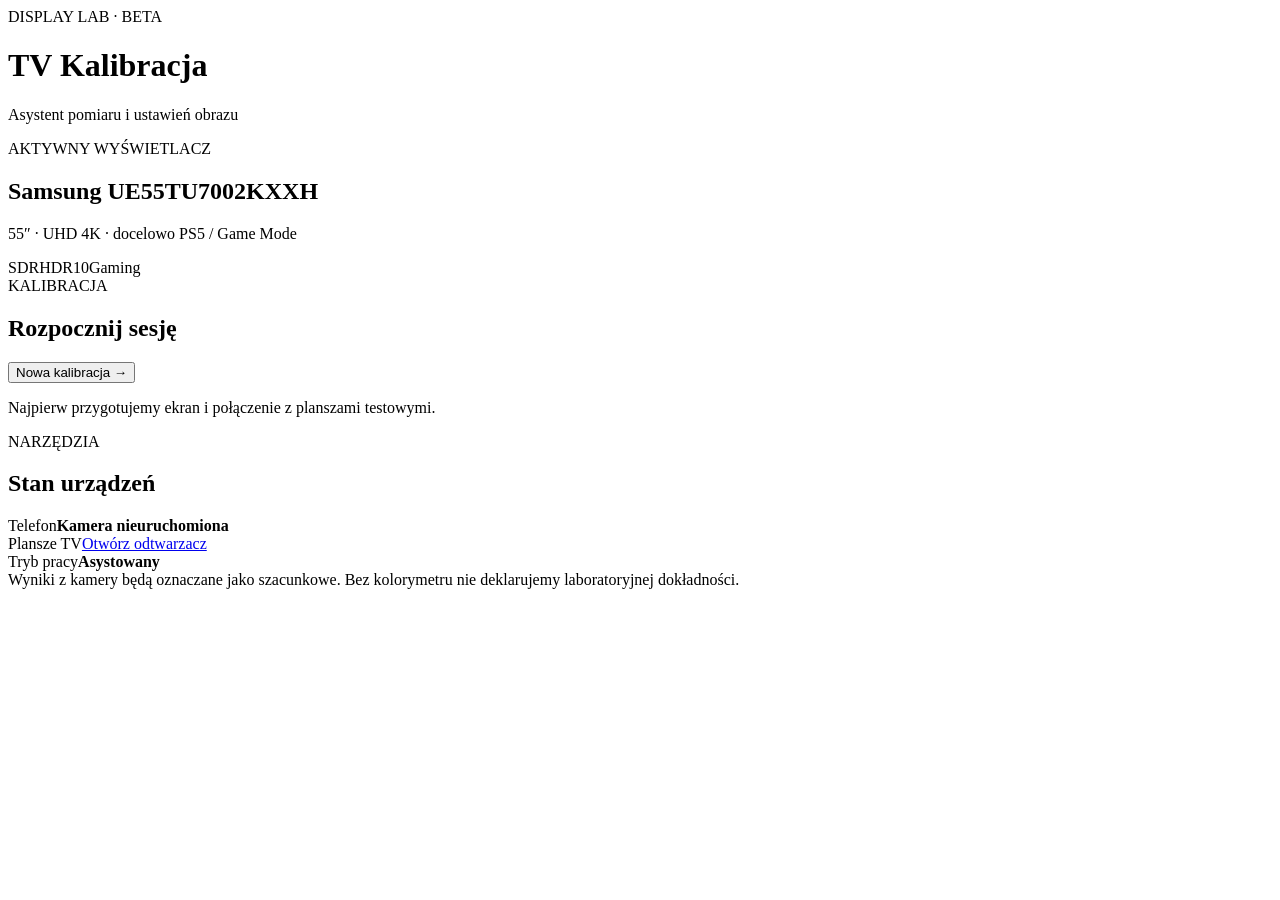
==== index.html @ 055f9c52 "Add TV calibration controller shell" ====
<!doctype html>
<html lang="pl">
<head>
  <meta charset="utf-8">
  <meta name="viewport" content="width=device-width,initial-scale=1,viewport-fit=cover">
  <meta name="theme-color" content="#090a0c">
  <meta name="apple-mobile-web-app-capable" content="yes">
  <meta name="apple-mobile-web-app-status-bar-style" content="black-translucent">
  <meta name="apple-mobile-web-app-title" content="TV Kalibracja">
  <meta name="description" content="Asystent kalibracji telewizora">
  <link rel="manifest" href="./manifest.json">
  <link rel="stylesheet" href="./styles.css">
  <title>TV Kalibracja</title>
</head>
<body>
  <main class="app-shell">
    <header class="topbar">
      <div class="eyebrow">DISPLAY LAB · BETA</div>
      <div class="topline"><h1>TV Kalibracja</h1><span class="status-dot" aria-label="Gotowy"></span></div>
      <p class="muted">Asystent pomiaru i ustawień obrazu</p>
    </header>

    <section class="device-card">
      <div class="eyebrow">AKTYWNY WYŚWIETLACZ</div>
      <h2>Samsung UE55TU7002KXXH</h2>
      <p class="muted">55″ · UHD 4K · docelowo PS5 / Game Mode</p>
      <div class="tag-row"><span>SDR</span><span>HDR10</span><span>Gaming</span></div>
    </section>

    <section class="section">
      <div class="section-heading"><div><div class="eyebrow">KALIBRACJA</div><h2>Rozpocznij sesję</h2></div></div>
      <button class="primary" id="start-session">Nowa kalibracja <span aria-hidden="true">→</span></button>
      <p class="hint" id="session-status">Najpierw przygotujemy ekran i połączenie z planszami testowymi.</p>
    </section>

    <section class="section">
      <div class="section-heading"><div><div class="eyebrow">NARZĘDZIA</div><h2>Stan urządzeń</h2></div></div>
      <div class="info-row"><span>Telefon</span><strong id="camera-status">Kamera nieuruchomiona</strong></div>
      <div class="info-row"><span>Plansze TV</span><a href="./pattern.html" target="_blank" rel="noopener">Otwórz odtwarzacz</a></div>
      <div class="info-row"><span>Tryb pracy</span><strong>Asystowany</strong></div>
    </section>

    <footer class="footer">Wyniki z kamery będą oznaczane jako szacunkowe. Bez kolorymetru nie deklarujemy laboratoryjnej dokładności.</footer>
  </main>
  <script src="./app.js" defer></script>
</body>
</html>
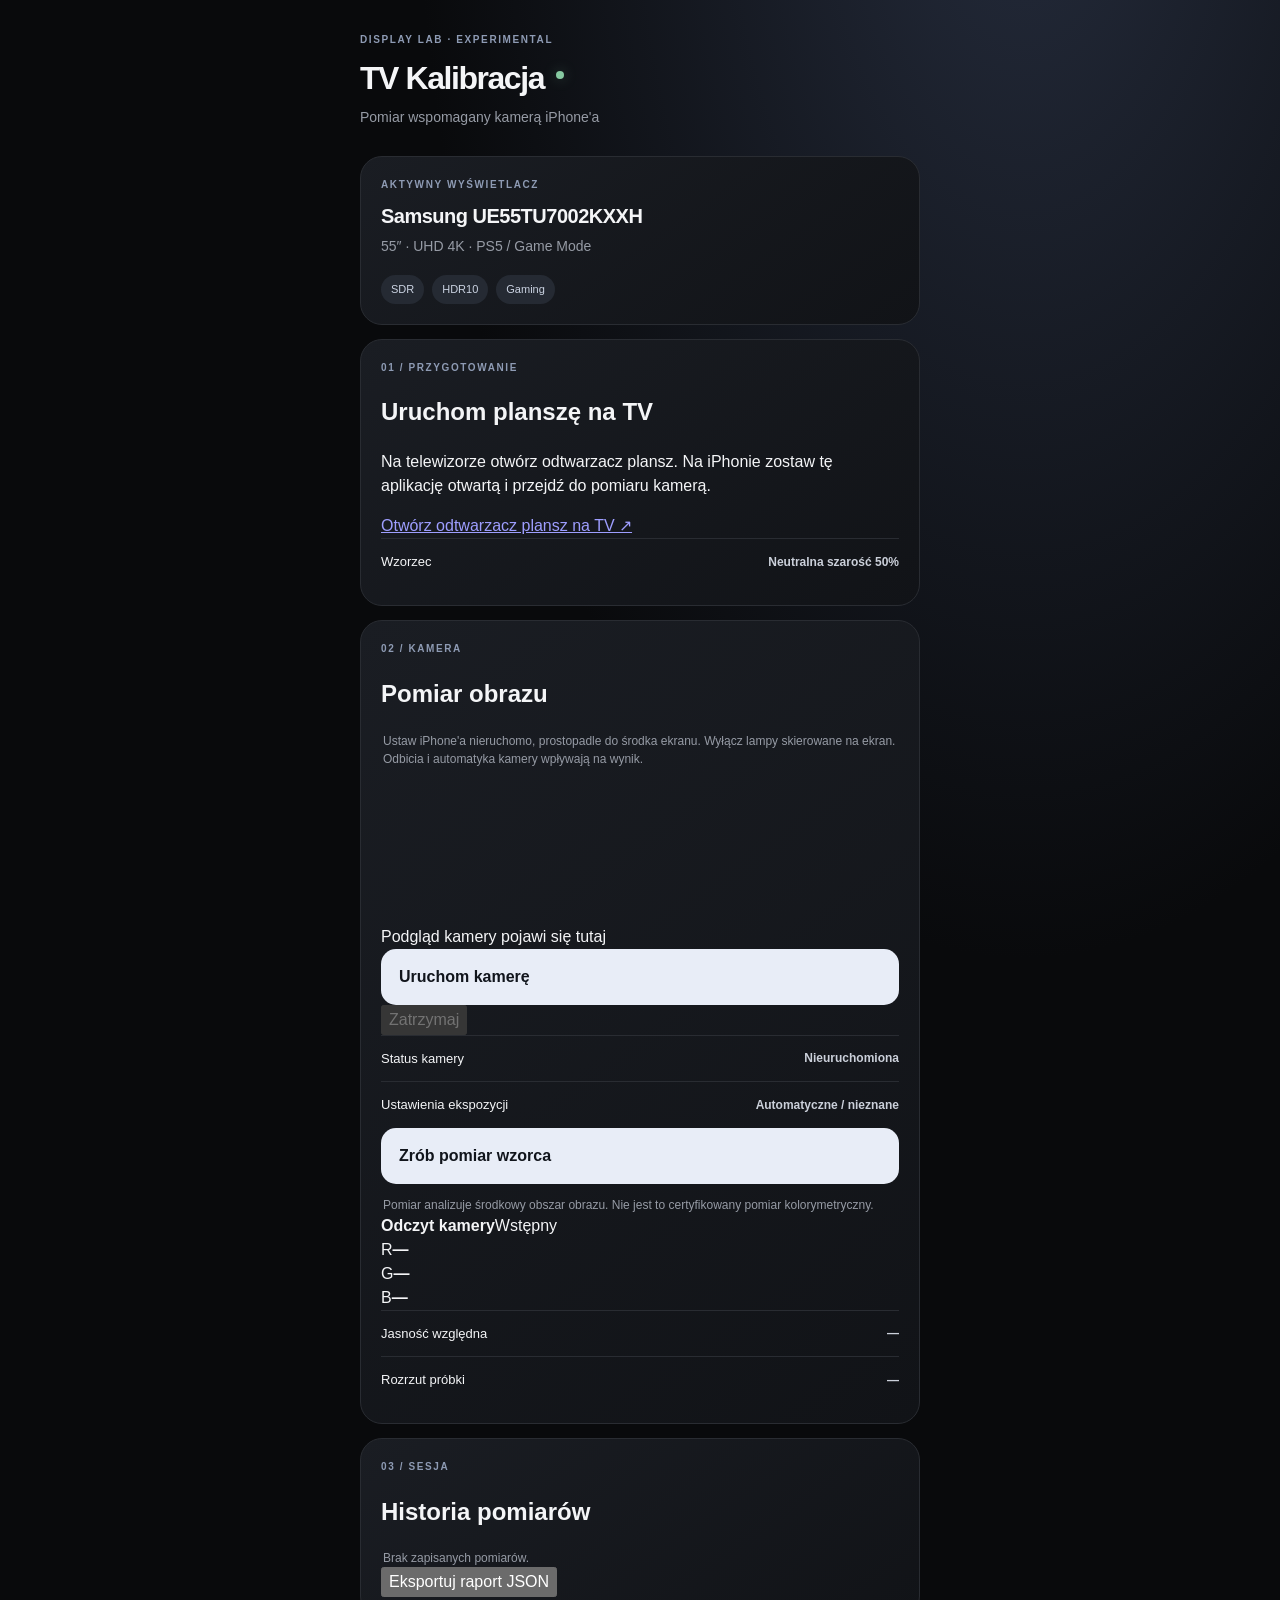
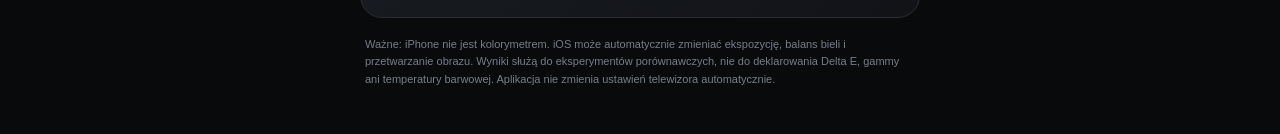
==== commit b893f787: "Build guided camera measurement controller" ====
--- a/index.html
+++ b/index.html
@@ -1,47 +1,22 @@
 <!doctype html>
 <html lang="pl">
 <head>
-  <meta charset="utf-8">
-  <meta name="viewport" content="width=device-width,initial-scale=1,viewport-fit=cover">
-  <meta name="theme-color" content="#090a0c">
-  <meta name="apple-mobile-web-app-capable" content="yes">
-  <meta name="apple-mobile-web-app-status-bar-style" content="black-translucent">
-  <meta name="apple-mobile-web-app-title" content="TV Kalibracja">
-  <meta name="description" content="Asystent kalibracji telewizora">
-  <link rel="manifest" href="./manifest.json">
-  <link rel="stylesheet" href="./styles.css">
-  <title>TV Kalibracja</title>
+<meta charset="utf-8"><meta name="viewport" content="width=device-width,initial-scale=1,viewport-fit=cover">
+<meta name="theme-color" content="#090a0c"><meta name="apple-mobile-web-app-capable" content="yes"><meta name="apple-mobile-web-app-status-bar-style" content="black-translucent"><meta name="apple-mobile-web-app-title" content="TV Kalibracja">
+<meta name="description" content="Asystent pomiaru obrazu telewizora"><link rel="manifest" href="./manifest.json"><link rel="stylesheet" href="./styles.css"><title>TV Kalibracja</title>
 </head>
 <body>
-  <main class="app-shell">
-    <header class="topbar">
-      <div class="eyebrow">DISPLAY LAB · BETA</div>
-      <div class="topline"><h1>TV Kalibracja</h1><span class="status-dot" aria-label="Gotowy"></span></div>
-      <p class="muted">Asystent pomiaru i ustawień obrazu</p>
-    </header>
-
-    <section class="device-card">
-      <div class="eyebrow">AKTYWNY WYŚWIETLACZ</div>
-      <h2>Samsung UE55TU7002KXXH</h2>
-      <p class="muted">55″ · UHD 4K · docelowo PS5 / Game Mode</p>
-      <div class="tag-row"><span>SDR</span><span>HDR10</span><span>Gaming</span></div>
-    </section>
-
-    <section class="section">
-      <div class="section-heading"><div><div class="eyebrow">KALIBRACJA</div><h2>Rozpocznij sesję</h2></div></div>
-      <button class="primary" id="start-session">Nowa kalibracja <span aria-hidden="true">→</span></button>
-      <p class="hint" id="session-status">Najpierw przygotujemy ekran i połączenie z planszami testowymi.</p>
-    </section>
-
-    <section class="section">
-      <div class="section-heading"><div><div class="eyebrow">NARZĘDZIA</div><h2>Stan urządzeń</h2></div></div>
-      <div class="info-row"><span>Telefon</span><strong id="camera-status">Kamera nieuruchomiona</strong></div>
-      <div class="info-row"><span>Plansze TV</span><a href="./pattern.html" target="_blank" rel="noopener">Otwórz odtwarzacz</a></div>
-      <div class="info-row"><span>Tryb pracy</span><strong>Asystowany</strong></div>
-    </section>
-
-    <footer class="footer">Wyniki z kamery będą oznaczane jako szacunkowe. Bez kolorymetru nie deklarujemy laboratoryjnej dokładności.</footer>
-  </main>
-  <script src="./app.js" defer></script>
-</body>
-</html>+<main class="app-shell">
+<header class="topbar"><div class="eyebrow">DISPLAY LAB · EXPERIMENTAL</div><div class="topline"><h1>TV Kalibracja</h1><span class="status-dot"></span></div><p class="muted">Pomiar wspomagany kamerą iPhone'a</p></header>
+<section class="device-card"><div class="eyebrow">AKTYWNY WYŚWIETLACZ</div><h2>Samsung UE55TU7002KXXH</h2><p class="muted">55″ · UHD 4K · PS5 / Game Mode</p><div class="tag-row"><span>SDR</span><span>HDR10</span><span>Gaming</span></div></section>
+<section class="section"><div class="eyebrow">01 / PRZYGOTOWANIE</div><h2>Uruchom planszę na TV</h2><p class="body-copy">Na telewizorze otwórz odtwarzacz plansz. Na iPhonie zostaw tę aplikację otwartą i przejdź do pomiaru kamerą.</p><a class="secondary-link" href="./pattern.html" target="_blank" rel="noopener">Otwórz odtwarzacz plansz na TV ↗</a><div class="info-row"><span>Wzorzec</span><strong id="pattern-name">Neutralna szarość 50%</strong></div></section>
+<section class="section"><div class="eyebrow">02 / KAMERA</div><h2>Pomiar obrazu</h2><p class="hint">Ustaw iPhone'a nieruchomo, prostopadle do środka ekranu. Wyłącz lampy skierowane na ekran. Odbicia i automatyka kamery wpływają na wynik.</p>
+<div class="camera-frame"><video id="camera" autoplay muted playsinline></video><div class="camera-guide"><span></span></div><div id="camera-placeholder">Podgląd kamery pojawi się tutaj</div></div>
+<div class="button-row"><button class="primary" id="camera-start">Uruchom kamerę</button><button class="secondary-button" id="camera-stop" disabled>Zatrzymaj</button></div>
+<div class="info-row"><span>Status kamery</span><strong id="camera-status">Nieuruchomiona</strong></div><div class="info-row"><span>Ustawienia ekspozycji</span><strong id="camera-controls">Automatyczne / nieznane</strong></div>
+<button class="primary full" id="capture" disabled>Zrób pomiar wzorca</button><p class="hint" id="measure-status">Pomiar analizuje środkowy obszar obrazu. Nie jest to certyfikowany pomiar kolorymetryczny.</p>
+<div id="measurement" class="measurement hidden"><div class="measurement-head"><strong>Odczyt kamery</strong><span id="confidence" class="pill">Wstępny</span></div><div class="rgb-values"><div><span>R</span><b id="value-r">—</b></div><div><span>G</span><b id="value-g">—</b></div><div><span>B</span><b id="value-b">—</b></div></div><div class="info-row"><span>Jasność względna</span><strong id="value-luma">—</strong></div><div class="info-row"><span>Rozrzut próbki</span><strong id="value-spread">—</strong></div></div>
+</section>
+<section class="section"><div class="eyebrow">03 / SESJA</div><h2>Historia pomiarów</h2><div id="history" class="history"><p class="hint">Brak zapisanych pomiarów.</p></div><button class="secondary-button full" id="export">Eksportuj raport JSON</button></section>
+<footer class="footer">Ważne: iPhone nie jest kolorymetrem. iOS może automatycznie zmieniać ekspozycję, balans bieli i przetwarzanie obrazu. Wyniki służą do eksperymentów porównawczych, nie do deklarowania Delta E, gammy ani temperatury barwowej. Aplikacja nie zmienia ustawień telewizora automatycznie.</footer>
+</main><script src="./app.js" defer></script></body></html>
--- a/styles.css
+++ b/styles.css
@@ -0,0 +1,11 @@
+:root{color-scheme:dark;--bg:#090a0c;--panel:#15171b;--line:#292c32;--text:#f4f5f7;--muted:#969ba5;--accent:#dce6ff;--safe-bottom:env(safe-area-inset-bottom,0px)}
+*{box-sizing:border-box}
+html{min-height:100%;background:var(--bg)}
+body{margin:0;min-height:100vh;min-height:100svh;background:radial-gradient(ellipse at 80% -10%,#242b3b 0,transparent 42%),var(--bg);color:var(--text);font:16px/1.5 -apple-system,BlinkMacSystemFont,"SF Pro Display",sans-serif}
+button,a{font:inherit}
+.app-shell{width:min(100% - 32px,560px);margin:0 auto;padding:calc(24px + env(safe-area-inset-top,0px)) 0 calc(28px + var(--safe-bottom))}
+.topbar{margin:8px 0 28px}.eyebrow{font-size:10px;letter-spacing:.16em;font-weight:750;color:#8e9bb4}.topline{display:flex;align-items:center;gap:12px}.topline h1{font-size:32px;letter-spacing:-.045em;margin:7px 0 0}.muted,.hint{color:var(--muted)}.muted{margin:5px 0 0;font-size:14px}.status-dot{width:8px;height:8px;border-radius:50%;background:#86c9a1;box-shadow:0 0 14px #86c9a155}
+.device-card,.section{border:1px solid var(--line);border-radius:22px;background:linear-gradient(145deg,#1a1d23,#111317);padding:20px}
+.device-card h2{font-size:20px;letter-spacing:-.025em;margin:9px 0 0}.tag-row{display:flex;gap:8px;margin-top:18px}.tag-row span{font-size:11px;padding:6px 10px;border-radius:999px;background:#252a33;color:#cbd3e2}
+.section{margin-top:14px}.section-heading h2{font-size:20px;letter-spacing:-.03em;margin:5px 0 16px}.primary{width:100%;border:0;border-radius:15px;padding:16px 18px;background:#e8edf7;color:#11151c;font-weight:750;display:flex;justify-content:space-between;align-items:center}.primary:active{transform:scale(.99)}.hint{font-size:12px;margin:12px 2px 0}.info-row{display:flex;justify-content:space-between;align-items:center;gap:14px;padding:13px 0;border-top:1px solid var(--line);font-size:13px}.info-row strong{font-size:12px;color:#cbd0da}.info-row a{color:#dce6ff;text-decoration:none}.footer{font-size:11px;line-height:1.55;color:#777e89;padding:18px 5px}
+.pattern-page{min-height:100vh;min-height:100svh;background:#000;color:#fff}.pattern-screen{position:fixed;inset:0;display:grid;place-items:center;background:#000}.pattern-screen canvas{width:100%;height:100%;object-fit:contain}.pattern-controls{position:fixed;left:12px;right:12px;bottom:calc(12px + env(safe-area-inset-bottom,0px));display:flex;gap:8px;justify-content:center;opacity:.18;transition:opacity .2s}.pattern-controls:focus-within,.pattern-controls:hover{opacity:1}.pattern-controls button{border:1px solid #ffffff55;background:#111d;color:#fff;border-radius:12px;padding:10px 14px}
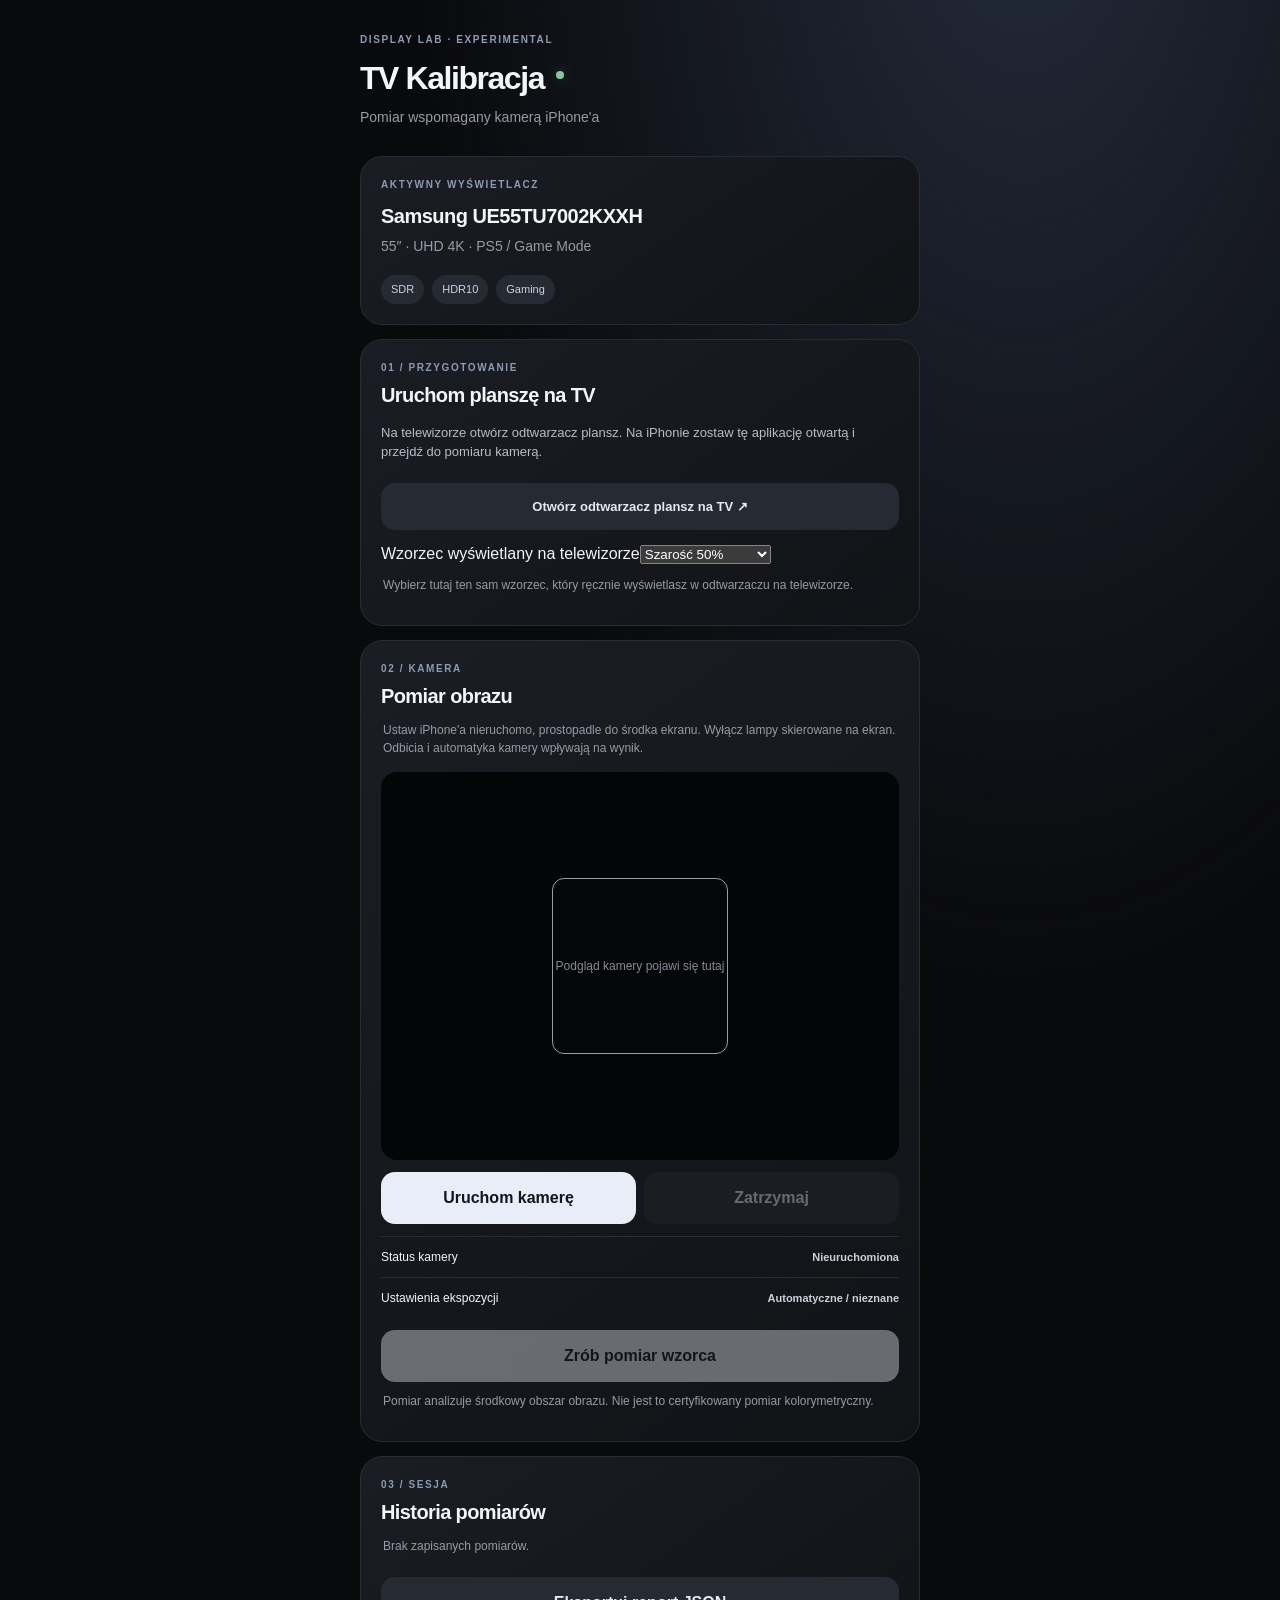
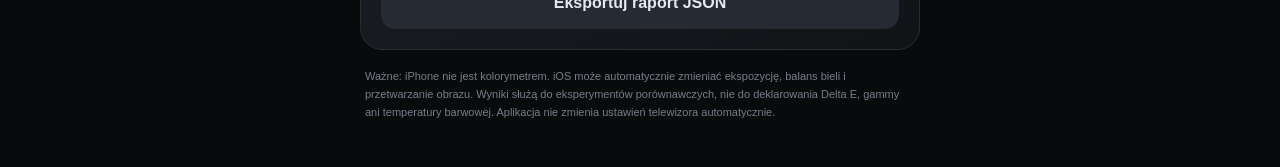
==== commit d3266367: "Add matching TV pattern selector to measurement flow" ====
--- a/index.html
+++ b/index.html
@@ -9,7 +9,7 @@
 <main class="app-shell">
 <header class="topbar"><div class="eyebrow">DISPLAY LAB · EXPERIMENTAL</div><div class="topline"><h1>TV Kalibracja</h1><span class="status-dot"></span></div><p class="muted">Pomiar wspomagany kamerą iPhone'a</p></header>
 <section class="device-card"><div class="eyebrow">AKTYWNY WYŚWIETLACZ</div><h2>Samsung UE55TU7002KXXH</h2><p class="muted">55″ · UHD 4K · PS5 / Game Mode</p><div class="tag-row"><span>SDR</span><span>HDR10</span><span>Gaming</span></div></section>
-<section class="section"><div class="eyebrow">01 / PRZYGOTOWANIE</div><h2>Uruchom planszę na TV</h2><p class="body-copy">Na telewizorze otwórz odtwarzacz plansz. Na iPhonie zostaw tę aplikację otwartą i przejdź do pomiaru kamerą.</p><a class="secondary-link" href="./pattern.html" target="_blank" rel="noopener">Otwórz odtwarzacz plansz na TV ↗</a><div class="info-row"><span>Wzorzec</span><strong id="pattern-name">Neutralna szarość 50%</strong></div></section>
+<section class="section"><div class="eyebrow">01 / PRZYGOTOWANIE</div><h2>Uruchom planszę na TV</h2><p class="body-copy">Na telewizorze otwórz odtwarzacz plansz. Na iPhonie zostaw tę aplikację otwartą i przejdź do pomiaru kamerą.</p><a class="secondary-link" href="./pattern.html" target="_blank" rel="noopener">Otwórz odtwarzacz plansz na TV ↗</a><label class="field-label" for="pattern-select">Wzorzec wyświetlany na telewizorze</label><select id="pattern-select"><option value="gray50">Szarość 50%</option><option value="black">Czerń</option><option value="pluge">Czerń PLUGE</option><option value="graysteps">Skala szarości</option><option value="whiteclip">Biel / clipping</option><option value="rgb">Podstawowe RGB</option><option value="bars">Paski kolorów</option></select><p class="hint">Wybierz tutaj ten sam wzorzec, który ręcznie wyświetlasz w odtwarzaczu na telewizorze.</p></section>
 <section class="section"><div class="eyebrow">02 / KAMERA</div><h2>Pomiar obrazu</h2><p class="hint">Ustaw iPhone'a nieruchomo, prostopadle do środka ekranu. Wyłącz lampy skierowane na ekran. Odbicia i automatyka kamery wpływają na wynik.</p>
 <div class="camera-frame"><video id="camera" autoplay muted playsinline></video><div class="camera-guide"><span></span></div><div id="camera-placeholder">Podgląd kamery pojawi się tutaj</div></div>
 <div class="button-row"><button class="primary" id="camera-start">Uruchom kamerę</button><button class="secondary-button" id="camera-stop" disabled>Zatrzymaj</button></div>
--- a/styles.css
+++ b/styles.css
@@ -1,11 +1 @@
-:root{color-scheme:dark;--bg:#090a0c;--panel:#15171b;--line:#292c32;--text:#f4f5f7;--muted:#969ba5;--accent:#dce6ff;--safe-bottom:env(safe-area-inset-bottom,0px)}
-*{box-sizing:border-box}
-html{min-height:100%;background:var(--bg)}
-body{margin:0;min-height:100vh;min-height:100svh;background:radial-gradient(ellipse at 80% -10%,#242b3b 0,transparent 42%),var(--bg);color:var(--text);font:16px/1.5 -apple-system,BlinkMacSystemFont,"SF Pro Display",sans-serif}
-button,a{font:inherit}
-.app-shell{width:min(100% - 32px,560px);margin:0 auto;padding:calc(24px + env(safe-area-inset-top,0px)) 0 calc(28px + var(--safe-bottom))}
-.topbar{margin:8px 0 28px}.eyebrow{font-size:10px;letter-spacing:.16em;font-weight:750;color:#8e9bb4}.topline{display:flex;align-items:center;gap:12px}.topline h1{font-size:32px;letter-spacing:-.045em;margin:7px 0 0}.muted,.hint{color:var(--muted)}.muted{margin:5px 0 0;font-size:14px}.status-dot{width:8px;height:8px;border-radius:50%;background:#86c9a1;box-shadow:0 0 14px #86c9a155}
-.device-card,.section{border:1px solid var(--line);border-radius:22px;background:linear-gradient(145deg,#1a1d23,#111317);padding:20px}
-.device-card h2{font-size:20px;letter-spacing:-.025em;margin:9px 0 0}.tag-row{display:flex;gap:8px;margin-top:18px}.tag-row span{font-size:11px;padding:6px 10px;border-radius:999px;background:#252a33;color:#cbd3e2}
-.section{margin-top:14px}.section-heading h2{font-size:20px;letter-spacing:-.03em;margin:5px 0 16px}.primary{width:100%;border:0;border-radius:15px;padding:16px 18px;background:#e8edf7;color:#11151c;font-weight:750;display:flex;justify-content:space-between;align-items:center}.primary:active{transform:scale(.99)}.hint{font-size:12px;margin:12px 2px 0}.info-row{display:flex;justify-content:space-between;align-items:center;gap:14px;padding:13px 0;border-top:1px solid var(--line);font-size:13px}.info-row strong{font-size:12px;color:#cbd0da}.info-row a{color:#dce6ff;text-decoration:none}.footer{font-size:11px;line-height:1.55;color:#777e89;padding:18px 5px}
-.pattern-page{min-height:100vh;min-height:100svh;background:#000;color:#fff}.pattern-screen{position:fixed;inset:0;display:grid;place-items:center;background:#000}.pattern-screen canvas{width:100%;height:100%;object-fit:contain}.pattern-controls{position:fixed;left:12px;right:12px;bottom:calc(12px + env(safe-area-inset-bottom,0px));display:flex;gap:8px;justify-content:center;opacity:.18;transition:opacity .2s}.pattern-controls:focus-within,.pattern-controls:hover{opacity:1}.pattern-controls button{border:1px solid #ffffff55;background:#111d;color:#fff;border-radius:12px;padding:10px 14px}
+:root{color-scheme:dark;--bg:#090a0c;--panel:#15171b;--line:#292c32;--text:#f4f5f7;--muted:#969ba5;--safe-bottom:env(safe-area-inset-bottom,0px)}*{box-sizing:border-box}html{min-height:100%;background:var(--bg)}body{margin:0;min-height:100vh;min-height:100svh;background:radial-gradient(ellipse at 80% -10%,#242b3b 0,transparent 42%),var(--bg);color:var(--text);font:16px/1.5 -apple-system,BlinkMacSystemFont,"SF Pro Display",sans-serif}button,a{font:inherit}.app-shell{width:min(100% - 32px,560px);margin:0 auto;padding:calc(24px + env(safe-area-inset-top,0px)) 0 calc(28px + var(--safe-bottom))}.topbar{margin:8px 0 28px}.eyebrow{font-size:10px;letter-spacing:.16em;font-weight:750;color:#8e9bb4}.topline{display:flex;align-items:center;gap:12px}.topline h1{font-size:32px;letter-spacing:-.045em;margin:7px 0 0}.muted,.hint{color:var(--muted)}.muted{margin:5px 0 0;font-size:14px}.status-dot{width:8px;height:8px;border-radius:50%;background:#86c9a1;box-shadow:0 0 14px #86c9a155}.device-card,.section{border:1px solid var(--line);border-radius:22px;background:linear-gradient(145deg,#1a1d23,#111317);padding:20px}.device-card h2{font-size:20px;letter-spacing:-.025em;margin:9px 0 0}.tag-row{display:flex;gap:8px;margin-top:18px}.tag-row span,.pill{font-size:11px;padding:6px 10px;border-radius:999px;background:#252a33;color:#cbd3e2}.section{margin-top:14px}.section h2{font-size:20px;letter-spacing:-.03em;margin:5px 0 10px}.body-copy{font-size:13px;color:#b7bdc8}.primary,.secondary-button,.secondary-link{border:0;border-radius:14px;padding:14px 16px;font-weight:700;text-decoration:none;display:inline-flex;align-items:center;justify-content:center}.primary{background:#e8edf7;color:#11151c}.secondary-button,.secondary-link{background:#252a33;color:#e3e8f2}.secondary-link{width:100%;margin:8px 0 12px;font-size:13px}.button-row{display:flex;gap:8px;margin:12px 0}.button-row>*{flex:1}.full{width:100%;margin-top:12px}.primary:disabled,.secondary-button:disabled{opacity:.4}.hint{font-size:12px;margin:10px 2px;line-height:1.55}.info-row{display:flex;justify-content:space-between;align-items:center;gap:14px;padding:11px 0;border-top:1px solid var(--line);font-size:12px}.info-row strong{font-size:11px;color:#cbd0da;text-align:right}.camera-frame{position:relative;aspect-ratio:4/3;background:#050608;border-radius:16px;overflow:hidden;margin-top:14px}.camera-frame video{width:100%;height:100%;object-fit:cover}.camera-guide{position:absolute;inset:0;display:grid;place-items:center;pointer-events:none}.camera-guide span{width:34%;aspect-ratio:1;border:1px solid #fff9;border-radius:12px;box-shadow:0 0 0 999px #0002}.camera-frame #camera-placeholder{position:absolute;inset:0;display:grid;place-items:center;color:#858b96;font-size:12px}.hidden{display:none!important}.measurement{background:#0e1014;border:1px solid var(--line);border-radius:15px;padding:14px;margin-top:14px}.measurement-head{display:flex;justify-content:space-between;align-items:center;font-size:13px}.rgb-values{display:grid;grid-template-columns:repeat(3,1fr);gap:8px;margin:12px 0}.rgb-values div{background:#191d24;border-radius:12px;padding:10px;text-align:center}.rgb-values span,.rgb-values b{display:block}.rgb-values span{font-size:10px;color:#9da6b5}.rgb-values b{font-size:22px;font-variant-numeric:tabular-nums}.history-row{padding:11px 0;border-top:1px solid var(--line)}.history-row strong,.history-row span{display:block}.history-row strong{font-size:12px}.history-row span{font-size:10px;color:var(--muted);margin-top:3px}.footer{font-size:11px;line-height:1.6;color:#777e89;padding:18px 5px}.pattern-page{min-height:100vh;min-height:100svh;background:#000;color:#fff}.pattern-screen{position:fixed;inset:0;background:#000}.pattern-screen canvas{width:100%;height:100%;display:block}.pattern-label{position:fixed;top:12px;left:14px;font-size:10px;letter-spacing:.14em;color:#fff8;pointer-events:none}.pattern-controls{position:fixed;left:10px;right:10px;bottom:calc(10px + env(safe-area-inset-bottom,0px));display:flex;gap:6px;justify-content:center;flex-wrap:wrap;opacity:.12;transition:opacity .2s}.pattern-controls:focus-within,.pattern-controls:hover{opacity:1}.pattern-controls button{border:1px solid #ffffff55;background:#111d;color:#fff;border-radius:10px;padding:8px 10px;font-size:11px}.pattern-help{position:fixed;left:12px;right:12px;bottom:calc(66px + env(safe-area-inset-bottom,0px));font-size:10px;color:#fff8;text-align:center;pointer-events:none}.controls-hidden{opacity:0!important}
